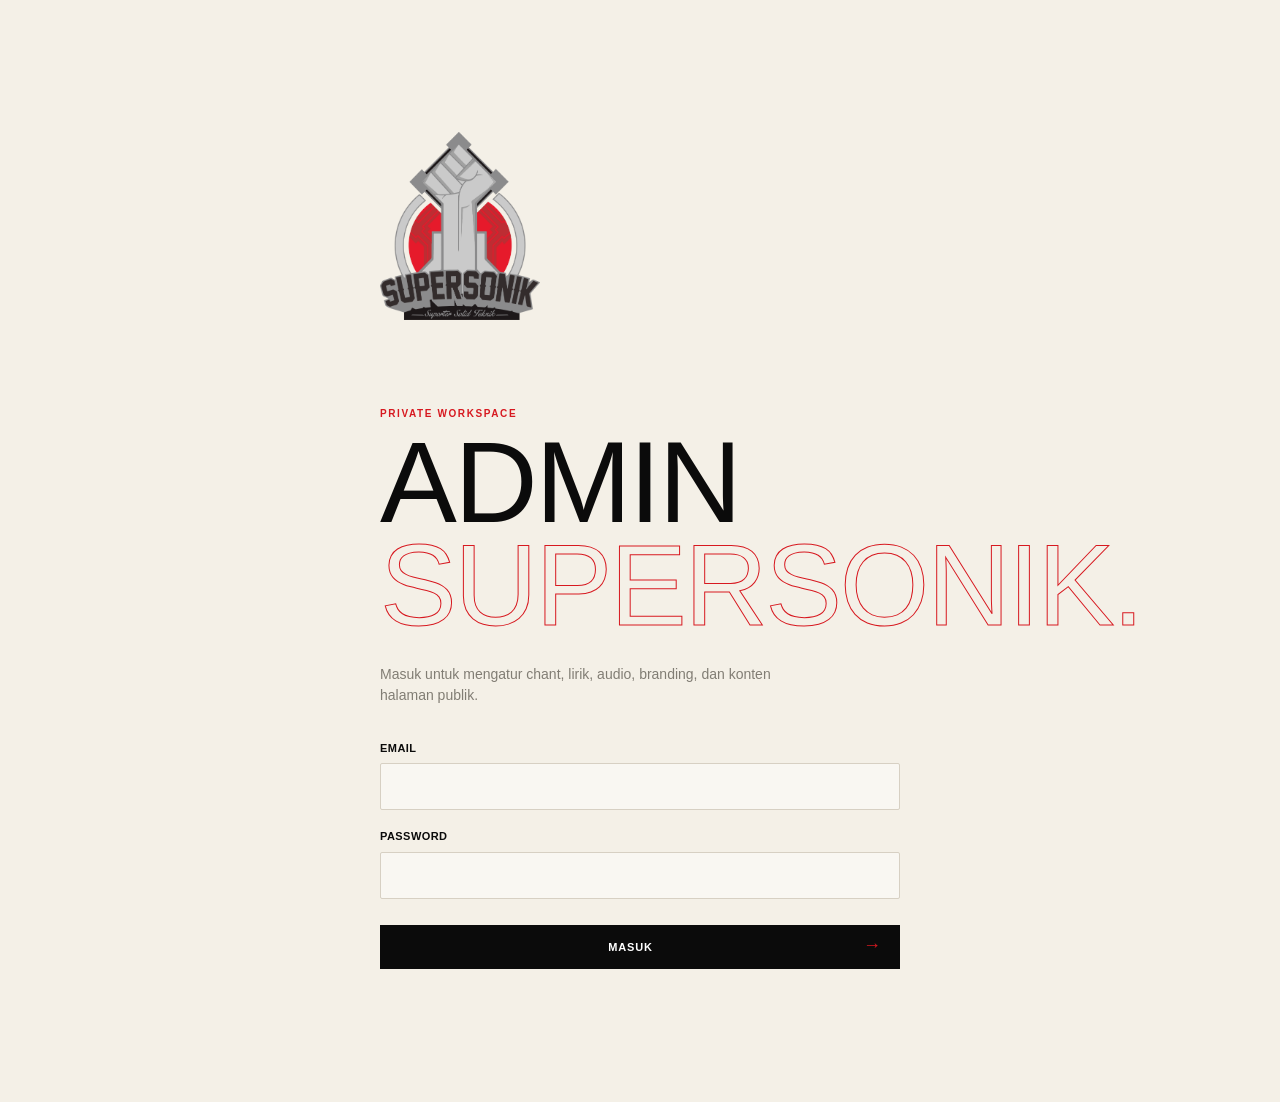
==== admin.html @ f5952e13 "feat: add Supabase content admin panel" ====
<!doctype html>
<html lang="id">
  <head>
    <meta charset="UTF-8" />
    <meta name="viewport" content="width=device-width, initial-scale=1.0" />
    <meta name="theme-color" content="#0b0b0b" />
    <link rel="icon" type="image/png" href="logo-supersonik.png" />
    <title>Admin — Supersonik</title>
    <link rel="stylesheet" href="admin.css" />
  </head>
  <body>
    <main class="admin-shell">
      <section class="login-card" id="login-view">
        <img src="logo-supersonik.png" alt="Supersonik" />
        <p class="eyebrow">Private workspace</p>
        <h1>ADMIN<br /><em>SUPERSONIK.</em></h1>
        <p>Masuk untuk mengatur chant, lirik, audio, branding, dan konten halaman publik.</p>
        <form id="login-form">
          <label>Email<input type="email" name="email" autocomplete="email" required /></label>
          <label>Password<input type="password" name="password" autocomplete="current-password" required /></label>
          <button type="submit">Masuk <span>→</span></button>
        </form>
        <p class="form-status" id="login-status" role="status"></p>
      </section>

      <section class="dashboard" id="dashboard-view" hidden>
        <header class="admin-header">
          <div><p class="eyebrow">Control room</p><h1>SUPERSONIK <em>ADMIN.</em></h1></div>
          <div class="header-actions"><a href="index.html" target="_blank" rel="noreferrer">Lihat website ↗</a><button id="logout-button" type="button">Keluar</button></div>
        </header>
        <p class="form-status" id="dashboard-status" role="status"></p>

        <nav class="admin-tabs" aria-label="Admin sections">
          <button class="tab-button active" type="button" data-tab="chants">Chants &amp; lirik</button>
          <button class="tab-button" type="button" data-tab="settings">Pengaturan halaman</button>
        </nav>

        <section class="tab-panel active" id="chants-tab">
          <div class="section-head"><div><p class="eyebrow dark">Content library</p><h2>CHANTS.</h2><p>Kelola judul, audio, lirik, urutan, dan status publikasi.</p></div><div class="section-actions"><button class="button secondary" id="seed-button" type="button">Import 28 default</button><button class="button" id="new-chant-button" type="button">+ Chant baru</button></div></div>
          <div class="chant-admin-layout">
            <div class="chant-admin-list" id="chant-admin-list"></div>
            <form class="editor" id="chant-form" hidden>
              <div class="editor-head"><div><p class="eyebrow dark">Editor chant</p><h3 id="chant-editor-title">Chant baru</h3></div><button class="icon-button" id="close-editor" type="button" aria-label="Tutup editor">×</button></div>
              <input type="hidden" name="id" />
              <label>Judul<input name="title" required /></label>
              <div class="form-grid"><label>Urutan<input name="sort_order" type="number" min="0" required /></label><label>Format audio<select name="audio_type"><option value="audio/mpeg">MP3</option><option value="audio/wav">WAV</option></select></label></div>
              <label>Audio URL<input name="audio_url" type="url" placeholder="https://..." required /></label>
              <label class="check-label"><input name="published" type="checkbox" checked /> Tampilkan di website publik</label>
              <label>Lirik <span class="hint">Satu baris per baris lirik</span><textarea name="lyrics" rows="14" placeholder="Tulis lirik di sini..."></textarea></label>
              <div class="editor-actions"><button class="button" type="submit">Simpan chant</button><button class="button danger" id="delete-chant-button" type="button">Hapus</button></div>
            </form>
          </div>
        </section>

        <section class="tab-panel" id="settings-tab" hidden>
          <div class="section-head"><div><p class="eyebrow dark">Page controls</p><h2>SETTINGS.</h2><p>Ubah konten halaman tanpa menyentuh HTML.</p></div><button class="button" id="save-settings-button" type="button">Simpan semua</button></div>
          <form class="settings-grid" id="settings-form">
            <fieldset><legend>Hero</legend><label>Eyebrow<input name="hero.eyebrow" /></label><label>Judul utama<input name="hero.title" /></label><label>Judul emphasis<input name="hero.title_emphasis" /></label><label>Deskripsi<textarea name="hero.description" rows="4"></textarea></label><label>Lokasi<input name="hero.location" /></label><label>Background URL<input name="hero.background_url" /></label></fieldset>
            <fieldset><legend>Rilisan</legend><label>Eyebrow<input name="release.eyebrow" /></label><label>Judul<input name="release.title" /></label><label>Judul emphasis<input name="release.title_emphasis" /></label><label>Label cover<input name="release.cover_label" /></label><label>Judul cover<input name="release.cover_title" /></label></fieldset>
            <fieldset><legend>Branding</legend><label>Logo utama<input name="branding.logo_url" /></label><label>Logo kolaborator<input name="branding.collaborator_logo_url" /></label><label>URL sumber<input name="branding.source_url" type="url" /></label></fieldset>
            <fieldset><legend>Footer</legend><label>Teks footer<input name="footer.text" /></label></fieldset>
          </form>
        </section>
      </section>
    </main>
    <script src="supabase-config.js"></script>
    <script src="supabase-api.js"></script>
    <script src="lyrics.js"></script>
    <script src="admin.js"></script>
  </body>
</html>
---- admin.css ----
:root { --ink: #0b0b0b; --paper: #f4f0e7; --red: #d71920; --muted: #817d74; --line: #d7d0c3; }
* { box-sizing: border-box; }
html { background: var(--paper); color: var(--ink); }
body { margin: 0; font: 14px/1.5 "DM Sans", Arial, sans-serif; }
button, input, textarea, select { font: inherit; }
button { cursor: pointer; }
.admin-shell { min-height: 100vh; padding: clamp(20px, 4vw, 70px); }
.login-card { width: min(520px, 100%); margin: 9vh auto 0; }
.login-card img { width: 160px; margin-bottom: 70px; }
.eyebrow { color: var(--red); font-size: 10px; font-weight: 700; letter-spacing: .16em; text-transform: uppercase; }
.eyebrow.dark { color: var(--muted); }
h1, h2, h3 { margin: 0; font-family: Impact, Anton, sans-serif; font-weight: 400; letter-spacing: -.02em; line-height: .9; }
h1 { font-size: clamp(58px, 9vw, 130px); }
h1 em { color: transparent; font-style: normal; -webkit-text-stroke: 1px var(--red); }
h2 { font-size: clamp(50px, 7vw, 100px); }
h3 { font-family: Georgia, serif; font-size: 32px; line-height: 1; }
.login-card > p:not(.eyebrow) { max-width: 410px; color: var(--muted); margin: 26px 0 34px; }
form { display: grid; gap: 18px; }
label { display: grid; gap: 7px; font-size: 11px; font-weight: 700; letter-spacing: .04em; text-transform: uppercase; }
input, textarea, select { width: 100%; border: 1px solid var(--line); border-radius: 2px; padding: 12px 13px; background: rgba(255,255,255,.45); color: var(--ink); outline: none; }
textarea { resize: vertical; line-height: 1.6; text-transform: none; }
input:focus, textarea:focus, select:focus { border-color: var(--red); box-shadow: 0 0 0 2px rgba(215,25,32,.1); }
label > input, label > textarea, label > select { font-size: 14px; font-weight: 400; letter-spacing: 0; text-transform: none; }
.login-card form button, .button { border: 0; padding: 14px 18px; background: var(--ink); color: white; font-size: 11px; font-weight: 700; letter-spacing: .08em; text-transform: uppercase; }
.login-card form button { margin-top: 8px; }
.login-card form button span { float: right; color: var(--red); font-size: 18px; line-height: .7; }
.button.secondary { background: transparent; border: 1px solid var(--ink); color: var(--ink); }
.button.danger { background: transparent; border: 1px solid var(--red); color: var(--red); }
.form-status { min-height: 21px; color: var(--red); font-size: 12px; }
.dashboard { max-width: 1500px; margin: 0 auto; }
.admin-header { display: flex; justify-content: space-between; align-items: end; gap: 30px; padding-bottom: 34px; border-bottom: 1px solid var(--ink); }
.admin-header h1 { font-size: clamp(50px, 7vw, 100px); }
.header-actions, .section-actions, .editor-actions { display: flex; align-items: center; gap: 10px; }
.header-actions a, .header-actions button { border: 0; background: none; color: var(--muted); font-size: 11px; text-transform: uppercase; }
.admin-tabs { display: flex; gap: 30px; margin: 38px 0 52px; border-bottom: 1px solid var(--line); }
.tab-button { padding: 0 0 14px; border: 0; border-bottom: 2px solid transparent; background: none; color: var(--muted); font-weight: 700; }
.tab-button.active { border-color: var(--red); color: var(--ink); }
.tab-panel[hidden], .editor[hidden], .dashboard[hidden] { display: none; }
.section-head { display: flex; justify-content: space-between; align-items: end; gap: 30px; margin-bottom: 40px; }
.section-head > div > p:last-child { max-width: 440px; color: var(--muted); }
.chant-admin-layout { display: grid; grid-template-columns: minmax(300px, .9fr) minmax(360px, 1.1fr); gap: 60px; align-items: start; }
.chant-admin-list { border-top: 2px solid var(--ink); }
.admin-chant { display: grid; grid-template-columns: 40px 1fr auto; gap: 15px; align-items: center; padding: 16px 0; border-bottom: 1px solid var(--line); }
.admin-chant.active { color: var(--red); }
.admin-chant-number { color: var(--muted); font-size: 10px; }
.admin-chant-title { font-family: Georgia, serif; font-size: 20px; }
.admin-chant small { color: var(--muted); font-size: 10px; }
.admin-chant button { border: 0; background: none; color: inherit; font-size: 18px; }
.editor { position: sticky; top: 25px; padding: 26px; border: 1px solid var(--line); background: rgba(255,255,255,.34); }
.editor-head { display: flex; justify-content: space-between; align-items: start; margin-bottom: 28px; }
.icon-button { border: 0; background: none; font-size: 28px; line-height: .7; }
.form-grid { display: grid; grid-template-columns: 1fr 1fr; gap: 15px; }
.check-label { display: flex; grid-template-columns: auto 1fr; align-items: center; gap: 8px; }
.check-label input { width: auto; }
.editor-actions { justify-content: space-between; }
.settings-grid { display: grid; grid-template-columns: repeat(2, minmax(0, 1fr)); gap: 20px; }
fieldset { min-width: 0; display: grid; gap: 15px; padding: 24px; border: 1px solid var(--line); }
legend { padding: 0 8px; font-family: Impact, sans-serif; font-size: 25px; font-weight: 400; }
.hint { color: var(--muted); font-size: 10px; font-weight: 400; text-transform: none; }
@media (max-width: 760px) {
  .admin-shell { padding: 18px; }
  .login-card { margin-top: 5vh; }
  .login-card img { width: 130px; margin-bottom: 45px; }
  .admin-header, .section-head { display: block; }
  .header-actions, .section-actions { margin-top: 24px; flex-wrap: wrap; }
  .admin-tabs { margin: 34px 0; gap: 18px; overflow-x: auto; }
  .tab-button { flex: 0 0 auto; font-size: 12px; }
  .chant-admin-layout, .settings-grid { grid-template-columns: 1fr; gap: 28px; }
  .editor { position: static; padding: 18px; }
  .chant-admin-list { order: 2; }
  .form-grid { grid-template-columns: 1fr; }
  .section-actions .button { flex: 1; }
}
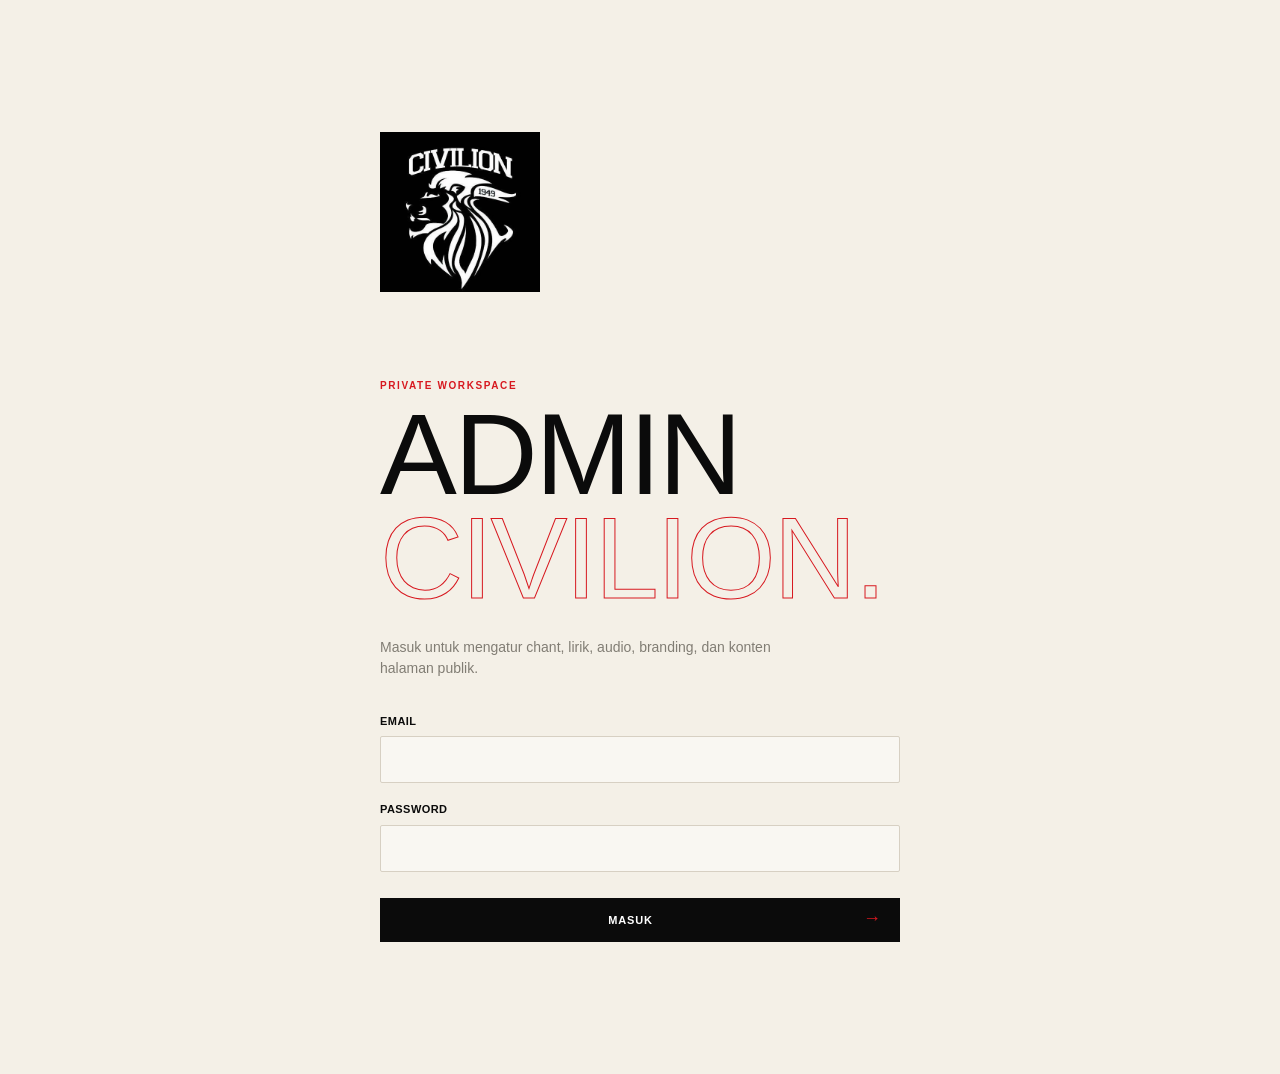
==== commit a6629f7e: "feat: rebrand site to Civilion 1949" ====
--- a/admin.html
+++ b/admin.html
@@ -4,16 +4,16 @@
     <meta charset="UTF-8" />
     <meta name="viewport" content="width=device-width, initial-scale=1.0" />
     <meta name="theme-color" content="#0b0b0b" />
-    <link rel="icon" type="image/png" href="logo-supersonik.png" />
-    <title>Admin — Supersonik</title>
+    <link rel="icon" type="image/jpeg" href="logo-civilion.jpg" />
+    <title>Admin — CIVILION 1949</title>
     <link rel="stylesheet" href="admin.css" />
   </head>
   <body>
     <main class="admin-shell">
       <section class="login-card" id="login-view">
-        <img src="logo-supersonik.png" alt="Supersonik" />
+        <img src="logo-civilion.jpg" alt="CIVILION 1949" />
         <p class="eyebrow">Private workspace</p>
-        <h1>ADMIN<br /><em>SUPERSONIK.</em></h1>
+        <h1>ADMIN<br /><em>CIVILION.</em></h1>
         <p>Masuk untuk mengatur chant, lirik, audio, branding, dan konten halaman publik.</p>
         <form id="login-form">
           <label>Email<input type="email" name="email" autocomplete="email" required /></label>
@@ -25,7 +25,7 @@
 
       <section class="dashboard" id="dashboard-view" hidden>
         <header class="admin-header">
-          <div><p class="eyebrow">Control room</p><h1>SUPERSONIK <em>ADMIN.</em></h1></div>
+          <div><p class="eyebrow">Civilion 1949 control room</p><h1>CIVILION <em>ADMIN.</em></h1></div>
           <div class="header-actions"><a href="index.html" target="_blank" rel="noreferrer">Lihat website ↗</a><button id="logout-button" type="button">Keluar</button></div>
         </header>
         <p class="form-status" id="dashboard-status" role="status"></p>
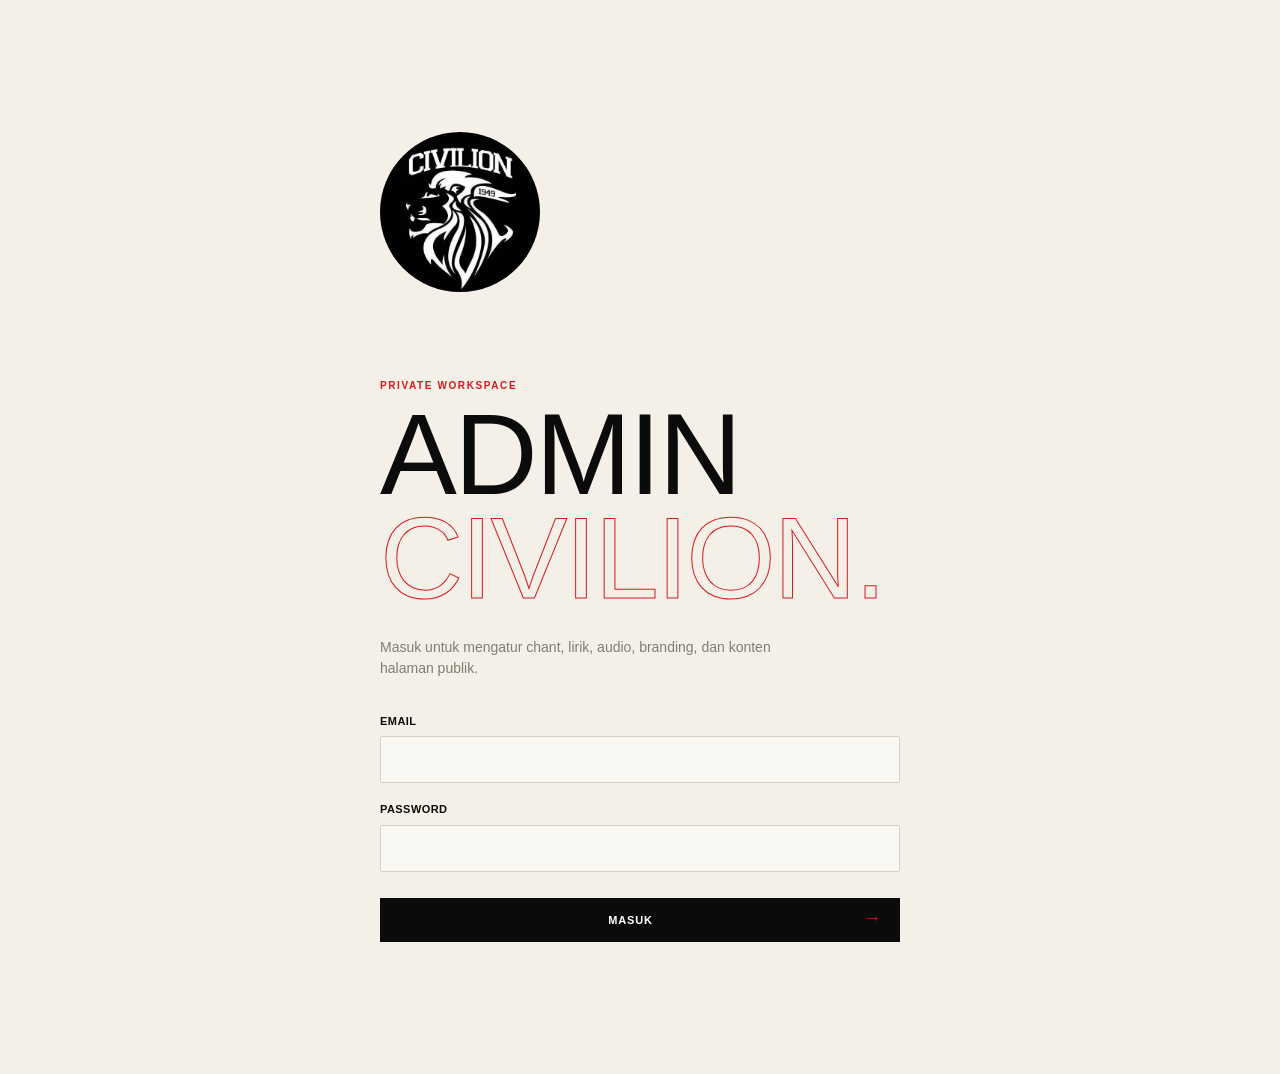
==== commit 747a9693: "feat: add admin feedback modals and audio preview" ====
--- a/admin.html
+++ b/admin.html
@@ -45,6 +45,7 @@
               <label>Judul<input name="title" required /></label>
               <div class="form-grid"><label>Urutan<input name="sort_order" type="number" min="0" required /></label><label>Format audio<select name="audio_type"><option value="audio/mpeg">MP3</option><option value="audio/wav">WAV</option></select></label></div>
               <label>Audio URL<input name="audio_url" type="url" placeholder="https://..." required /></label>
+              <audio class="editor-audio" id="editor-audio" controls preload="none" hidden></audio>
               <label class="check-label"><input name="published" type="checkbox" checked /> Tampilkan di website publik</label>
               <label>Lirik <span class="hint">Satu baris per baris lirik</span><textarea name="lyrics" rows="14" placeholder="Tulis lirik di sini..."></textarea></label>
               <div class="editor-actions"><button class="button" type="submit">Simpan chant</button><button class="button danger" id="delete-chant-button" type="button">Hapus</button></div>
@@ -63,6 +64,14 @@
         </section>
       </section>
     </main>
+    <div class="modal-backdrop" id="admin-modal" hidden>
+      <section class="admin-modal" role="dialog" aria-modal="true" aria-labelledby="modal-title">
+        <p class="modal-kicker" id="modal-kicker">CIVILION ADMIN</p>
+        <h2 id="modal-title">Berhasil</h2>
+        <p id="modal-message"></p>
+        <div class="modal-actions" id="modal-actions"></div>
+      </section>
+    </div>
     <script src="supabase-config.js"></script>
     <script src="supabase-api.js"></script>
     <script src="lyrics.js"></script>
--- a/admin.css
+++ b/admin.css
@@ -6,7 +6,7 @@
 button { cursor: pointer; }
 .admin-shell { min-height: 100vh; padding: clamp(20px, 4vw, 70px); }
 .login-card { width: min(520px, 100%); margin: 9vh auto 0; }
-.login-card img { width: 160px; margin-bottom: 70px; }
+.login-card img { width: 160px; height: 160px; object-fit: contain; border-radius: 50%; margin-bottom: 70px; }
 .eyebrow { color: var(--red); font-size: 10px; font-weight: 700; letter-spacing: .16em; text-transform: uppercase; }
 .eyebrow.dark { color: var(--muted); }
 h1, h2, h3 { margin: 0; font-family: Impact, Anton, sans-serif; font-weight: 400; letter-spacing: -.02em; line-height: .9; }
@@ -57,10 +57,21 @@
 fieldset { min-width: 0; display: grid; gap: 15px; padding: 24px; border: 1px solid var(--line); }
 legend { padding: 0 8px; font-family: Impact, sans-serif; font-size: 25px; font-weight: 400; }
 .hint { color: var(--muted); font-size: 10px; font-weight: 400; text-transform: none; }
+.editor-audio { width: 100%; height: 38px; margin-top: -7px; }
+.modal-backdrop { position: fixed; z-index: 20; inset: 0; display: grid; place-items: center; padding: 20px; background: rgba(11,11,11,.66); }
+.modal-backdrop[hidden] { display: none; }
+.admin-modal { width: min(430px, 100%); padding: 30px; border-top: 4px solid var(--red); background: var(--paper); box-shadow: 0 24px 80px rgba(0,0,0,.3); }
+.modal-kicker { margin: 0 0 16px; color: var(--red); font-size: 10px; font-weight: 700; letter-spacing: .15em; text-transform: uppercase; }
+.admin-modal h2 { font-size: clamp(42px, 8vw, 64px); }
+.admin-modal > p:not(.modal-kicker) { margin: 18px 0 26px; color: var(--muted); }
+.modal-actions { display: flex; justify-content: flex-end; gap: 10px; }
+.modal-actions button { border: 0; padding: 12px 16px; background: var(--ink); color: var(--paper); font-size: 10px; font-weight: 700; letter-spacing: .08em; text-transform: uppercase; }
+.modal-actions button.secondary { border: 1px solid var(--ink); background: transparent; color: var(--ink); }
+.modal-actions button.danger { background: var(--red); }
 @media (max-width: 760px) {
   .admin-shell { padding: 18px; }
   .login-card { margin-top: 5vh; }
-  .login-card img { width: 130px; margin-bottom: 45px; }
+  .login-card img { width: 130px; height: 130px; margin-bottom: 45px; }
   .admin-header, .section-head { display: block; }
   .header-actions, .section-actions { margin-top: 24px; flex-wrap: wrap; }
   .admin-tabs { margin: 34px 0; gap: 18px; overflow-x: auto; }
